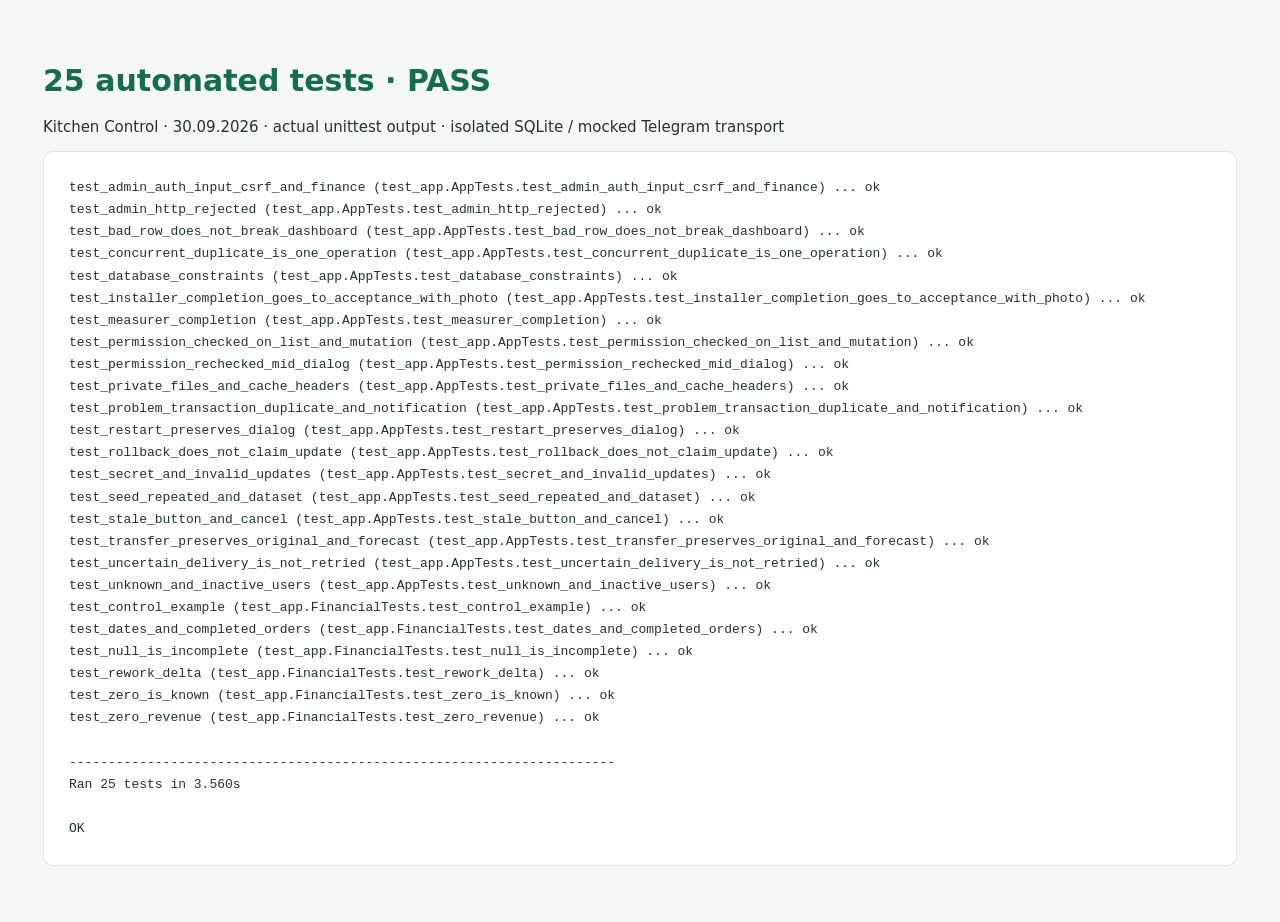
==== artifacts/automated-tests.html @ db0e7c2e "Build kitchen order control demo with Telegram webhook and verified deployment" ====
<!doctype html><html lang="ru"><meta charset="utf-8"><title>Automated test results</title><style>body{font:15px system-ui;background:#f5f7f5;color:#22342e;padding:35px}h1{color:#176c50}pre{font:13px/1.7 monospace;white-space:pre-wrap;background:white;padding:25px;border:1px solid #dfe7e1;border-radius:10px}</style><h1>25 automated tests · PASS</h1><p>Kitchen Control · 30.09.2026 · actual unittest output · isolated SQLite / mocked Telegram transport</p><pre>test_admin_auth_input_csrf_and_finance (test_app.AppTests.test_admin_auth_input_csrf_and_finance) ... ok
test_admin_http_rejected (test_app.AppTests.test_admin_http_rejected) ... ok
test_bad_row_does_not_break_dashboard (test_app.AppTests.test_bad_row_does_not_break_dashboard) ... ok
test_concurrent_duplicate_is_one_operation (test_app.AppTests.test_concurrent_duplicate_is_one_operation) ... ok
test_database_constraints (test_app.AppTests.test_database_constraints) ... ok
test_installer_completion_goes_to_acceptance_with_photo (test_app.AppTests.test_installer_completion_goes_to_acceptance_with_photo) ... ok
test_measurer_completion (test_app.AppTests.test_measurer_completion) ... ok
test_permission_checked_on_list_and_mutation (test_app.AppTests.test_permission_checked_on_list_and_mutation) ... ok
test_permission_rechecked_mid_dialog (test_app.AppTests.test_permission_rechecked_mid_dialog) ... ok
test_private_files_and_cache_headers (test_app.AppTests.test_private_files_and_cache_headers) ... ok
test_problem_transaction_duplicate_and_notification (test_app.AppTests.test_problem_transaction_duplicate_and_notification) ... ok
test_restart_preserves_dialog (test_app.AppTests.test_restart_preserves_dialog) ... ok
test_rollback_does_not_claim_update (test_app.AppTests.test_rollback_does_not_claim_update) ... ok
test_secret_and_invalid_updates (test_app.AppTests.test_secret_and_invalid_updates) ... ok
test_seed_repeated_and_dataset (test_app.AppTests.test_seed_repeated_and_dataset) ... ok
test_stale_button_and_cancel (test_app.AppTests.test_stale_button_and_cancel) ... ok
test_transfer_preserves_original_and_forecast (test_app.AppTests.test_transfer_preserves_original_and_forecast) ... ok
test_uncertain_delivery_is_not_retried (test_app.AppTests.test_uncertain_delivery_is_not_retried) ... ok
test_unknown_and_inactive_users (test_app.AppTests.test_unknown_and_inactive_users) ... ok
test_control_example (test_app.FinancialTests.test_control_example) ... ok
test_dates_and_completed_orders (test_app.FinancialTests.test_dates_and_completed_orders) ... ok
test_null_is_incomplete (test_app.FinancialTests.test_null_is_incomplete) ... ok
test_rework_delta (test_app.FinancialTests.test_rework_delta) ... ok
test_zero_is_known (test_app.FinancialTests.test_zero_is_known) ... ok
test_zero_revenue (test_app.FinancialTests.test_zero_revenue) ... ok

----------------------------------------------------------------------
Ran 25 tests in 3.560s

OK
</pre></html>
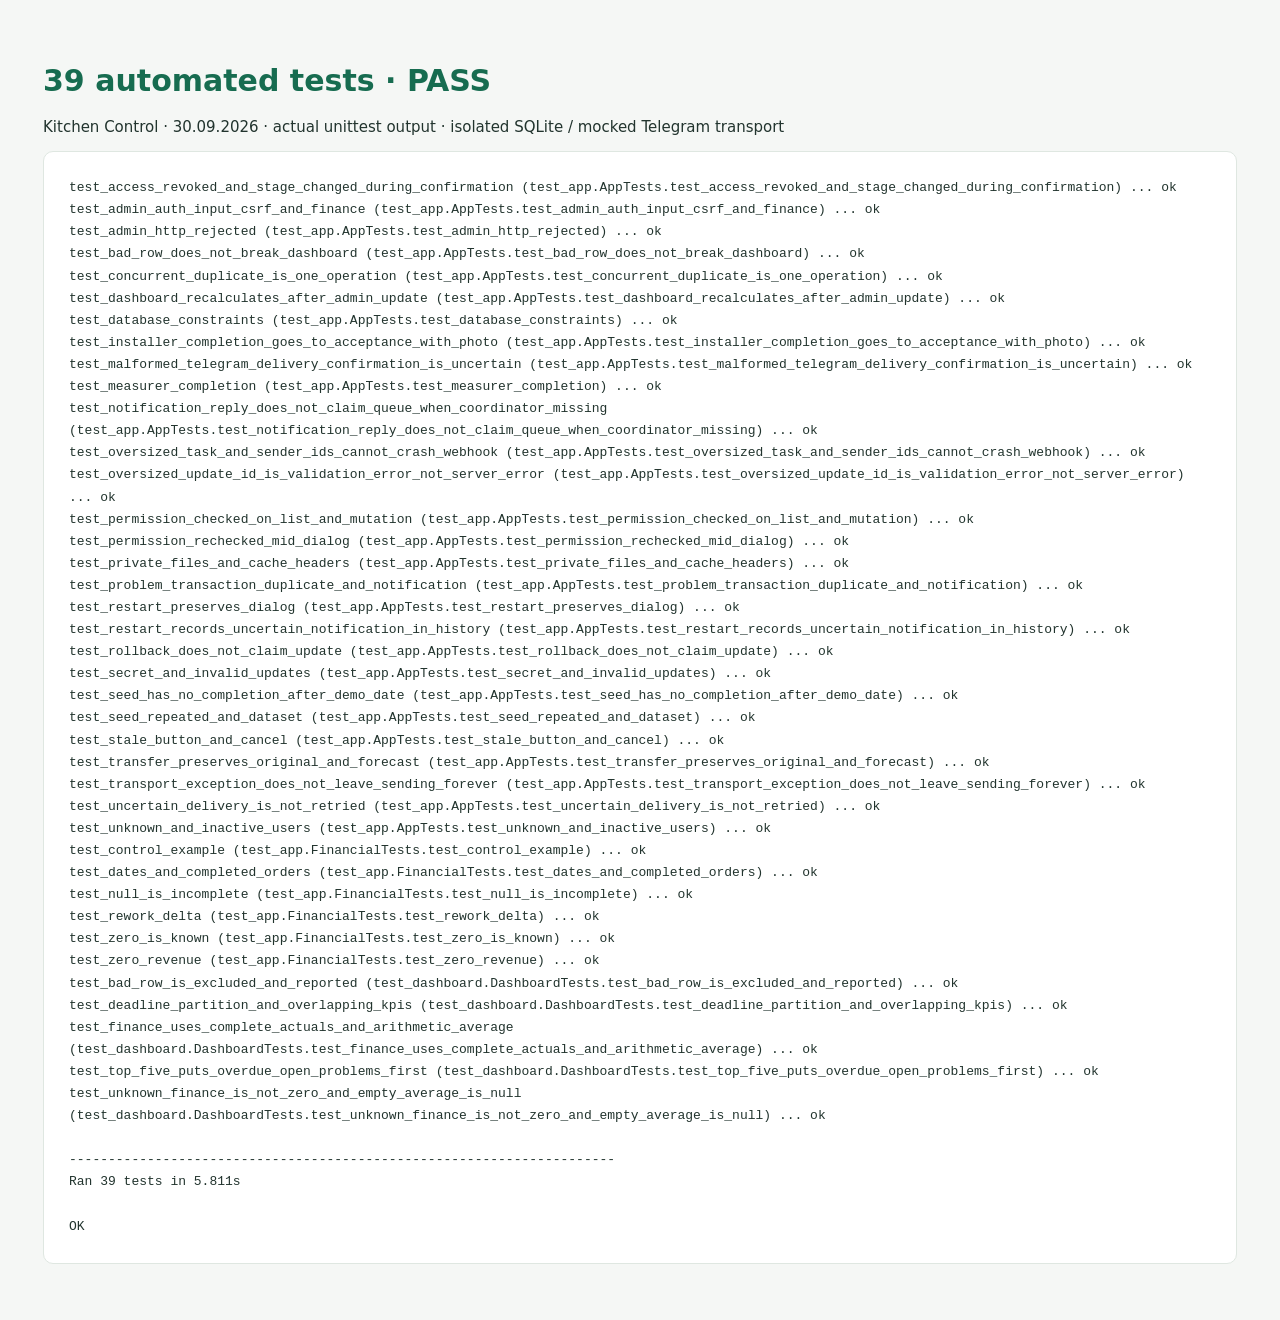
==== commit 2d5ae5c9: "Complete kitchen order control demo after independent final review" ====
--- a/artifacts/automated-tests.html
+++ b/artifacts/automated-tests.html
@@ -1,20 +1,29 @@
-<!doctype html><html lang="ru"><meta charset="utf-8"><title>Automated test results</title><style>body{font:15px system-ui;background:#f5f7f5;color:#22342e;padding:35px}h1{color:#176c50}pre{font:13px/1.7 monospace;white-space:pre-wrap;background:white;padding:25px;border:1px solid #dfe7e1;border-radius:10px}</style><h1>25 automated tests · PASS</h1><p>Kitchen Control · 30.09.2026 · actual unittest output · isolated SQLite / mocked Telegram transport</p><pre>test_admin_auth_input_csrf_and_finance (test_app.AppTests.test_admin_auth_input_csrf_and_finance) ... ok
+<!doctype html><html lang="ru"><meta charset="utf-8"><title>Automated test results</title><style>body{font:15px system-ui;background:#f5f7f5;color:#22342e;padding:35px}h1{color:#176c50}pre{font:13px/1.7 monospace;white-space:pre-wrap;background:white;padding:25px;border:1px solid #dfe7e1;border-radius:10px}</style><h1>39 automated tests · PASS</h1><p>Kitchen Control · 30.09.2026 · actual unittest output · isolated SQLite / mocked Telegram transport</p><pre>test_access_revoked_and_stage_changed_during_confirmation (test_app.AppTests.test_access_revoked_and_stage_changed_during_confirmation) ... ok
+test_admin_auth_input_csrf_and_finance (test_app.AppTests.test_admin_auth_input_csrf_and_finance) ... ok
 test_admin_http_rejected (test_app.AppTests.test_admin_http_rejected) ... ok
 test_bad_row_does_not_break_dashboard (test_app.AppTests.test_bad_row_does_not_break_dashboard) ... ok
 test_concurrent_duplicate_is_one_operation (test_app.AppTests.test_concurrent_duplicate_is_one_operation) ... ok
+test_dashboard_recalculates_after_admin_update (test_app.AppTests.test_dashboard_recalculates_after_admin_update) ... ok
 test_database_constraints (test_app.AppTests.test_database_constraints) ... ok
 test_installer_completion_goes_to_acceptance_with_photo (test_app.AppTests.test_installer_completion_goes_to_acceptance_with_photo) ... ok
+test_malformed_telegram_delivery_confirmation_is_uncertain (test_app.AppTests.test_malformed_telegram_delivery_confirmation_is_uncertain) ... ok
 test_measurer_completion (test_app.AppTests.test_measurer_completion) ... ok
+test_notification_reply_does_not_claim_queue_when_coordinator_missing (test_app.AppTests.test_notification_reply_does_not_claim_queue_when_coordinator_missing) ... ok
+test_oversized_task_and_sender_ids_cannot_crash_webhook (test_app.AppTests.test_oversized_task_and_sender_ids_cannot_crash_webhook) ... ok
+test_oversized_update_id_is_validation_error_not_server_error (test_app.AppTests.test_oversized_update_id_is_validation_error_not_server_error) ... ok
 test_permission_checked_on_list_and_mutation (test_app.AppTests.test_permission_checked_on_list_and_mutation) ... ok
 test_permission_rechecked_mid_dialog (test_app.AppTests.test_permission_rechecked_mid_dialog) ... ok
 test_private_files_and_cache_headers (test_app.AppTests.test_private_files_and_cache_headers) ... ok
 test_problem_transaction_duplicate_and_notification (test_app.AppTests.test_problem_transaction_duplicate_and_notification) ... ok
 test_restart_preserves_dialog (test_app.AppTests.test_restart_preserves_dialog) ... ok
+test_restart_records_uncertain_notification_in_history (test_app.AppTests.test_restart_records_uncertain_notification_in_history) ... ok
 test_rollback_does_not_claim_update (test_app.AppTests.test_rollback_does_not_claim_update) ... ok
 test_secret_and_invalid_updates (test_app.AppTests.test_secret_and_invalid_updates) ... ok
+test_seed_has_no_completion_after_demo_date (test_app.AppTests.test_seed_has_no_completion_after_demo_date) ... ok
 test_seed_repeated_and_dataset (test_app.AppTests.test_seed_repeated_and_dataset) ... ok
 test_stale_button_and_cancel (test_app.AppTests.test_stale_button_and_cancel) ... ok
 test_transfer_preserves_original_and_forecast (test_app.AppTests.test_transfer_preserves_original_and_forecast) ... ok
+test_transport_exception_does_not_leave_sending_forever (test_app.AppTests.test_transport_exception_does_not_leave_sending_forever) ... ok
 test_uncertain_delivery_is_not_retried (test_app.AppTests.test_uncertain_delivery_is_not_retried) ... ok
 test_unknown_and_inactive_users (test_app.AppTests.test_unknown_and_inactive_users) ... ok
 test_control_example (test_app.FinancialTests.test_control_example) ... ok
@@ -23,9 +32,14 @@
 test_rework_delta (test_app.FinancialTests.test_rework_delta) ... ok
 test_zero_is_known (test_app.FinancialTests.test_zero_is_known) ... ok
 test_zero_revenue (test_app.FinancialTests.test_zero_revenue) ... ok
+test_bad_row_is_excluded_and_reported (test_dashboard.DashboardTests.test_bad_row_is_excluded_and_reported) ... ok
+test_deadline_partition_and_overlapping_kpis (test_dashboard.DashboardTests.test_deadline_partition_and_overlapping_kpis) ... ok
+test_finance_uses_complete_actuals_and_arithmetic_average (test_dashboard.DashboardTests.test_finance_uses_complete_actuals_and_arithmetic_average) ... ok
+test_top_five_puts_overdue_open_problems_first (test_dashboard.DashboardTests.test_top_five_puts_overdue_open_problems_first) ... ok
+test_unknown_finance_is_not_zero_and_empty_average_is_null (test_dashboard.DashboardTests.test_unknown_finance_is_not_zero_and_empty_average_is_null) ... ok
 
 ----------------------------------------------------------------------
-Ran 25 tests in 3.560s
+Ran 39 tests in 5.811s
 
 OK
 </pre></html>
